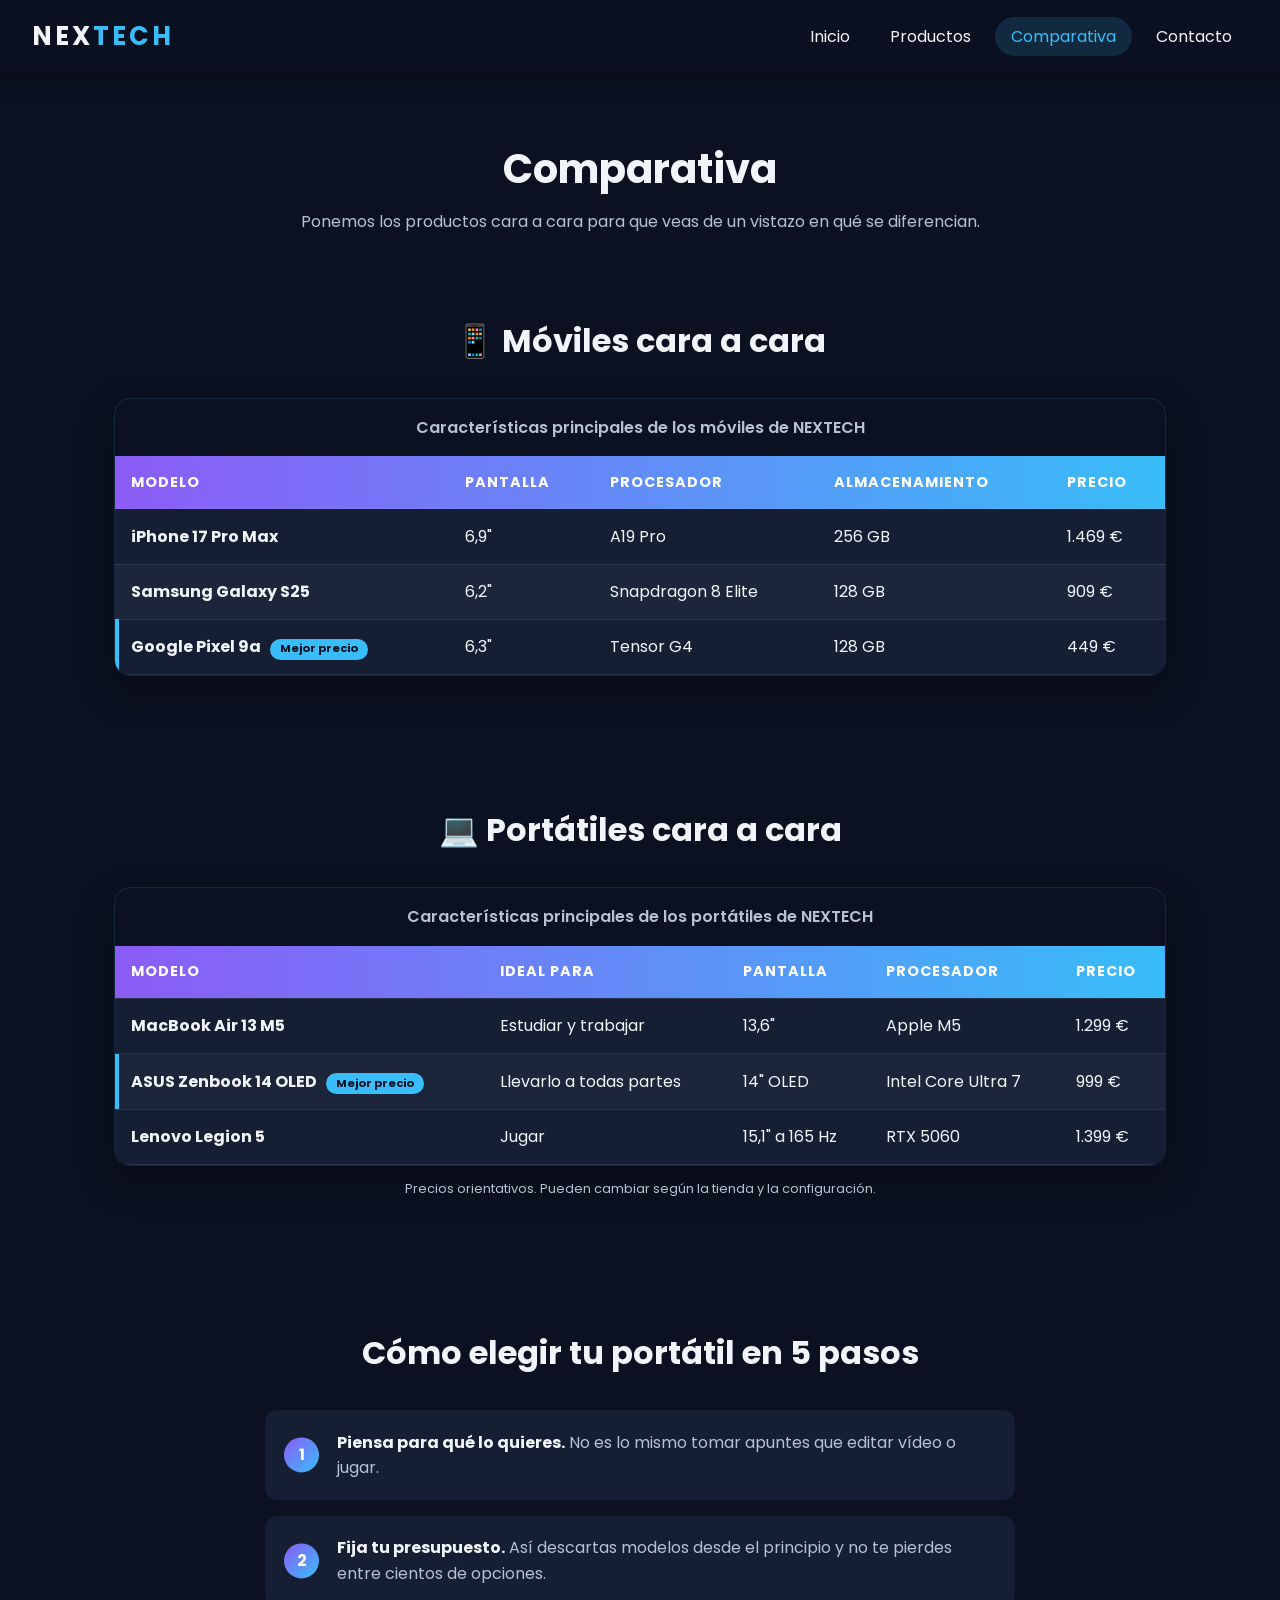
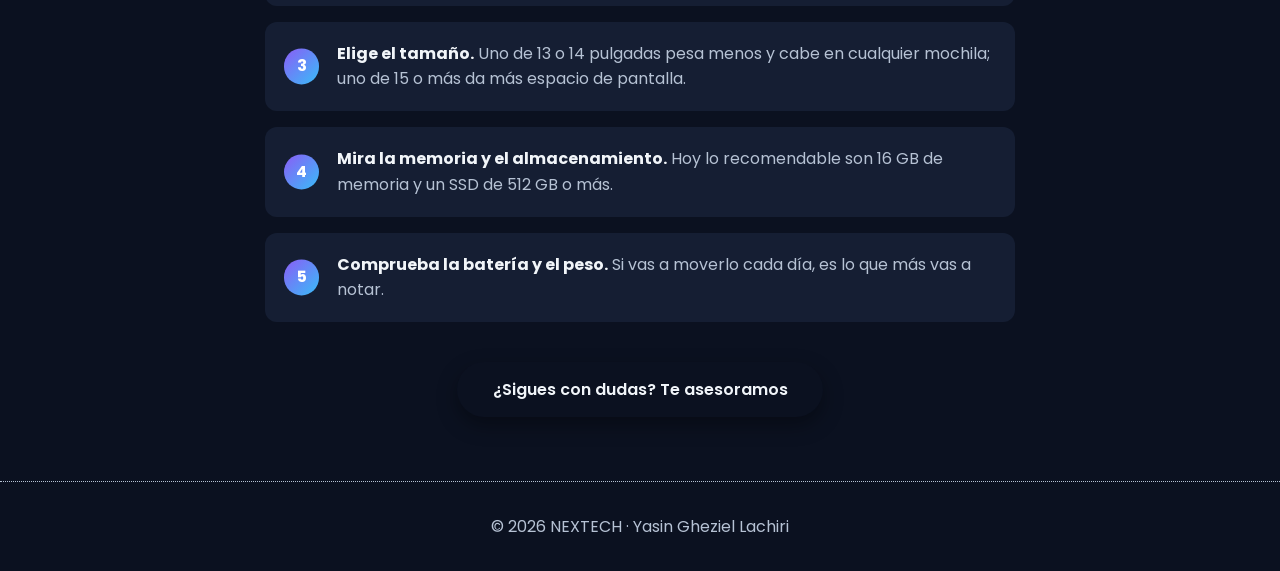
==== comparativa.html @ a6c5eb02 "Add files via upload" ====
<!DOCTYPE html>
<html lang="es">
<head>
  <meta charset="UTF-8">
  <meta name="viewport" content="width=device-width, initial-scale=1.0">
  <title>Comparativa · NEXTECH</title>
  <meta name="description" content="Comparativa de NEXTECH: tablas con las características y precios de móviles y portátiles, y una guía en cinco pasos para elegir bien.">

  <!-- Favicon en SVG: el icono de la pestaña del navegador -->
  <link rel="icon" href="img/favicon.svg" type="image/svg+xml">

  <!-- Fuente de Google Fonts -->
  <link rel="preconnect" href="https://fonts.googleapis.com">
  <link rel="preconnect" href="https://fonts.gstatic.com" crossorigin>
  <link href="https://fonts.googleapis.com/css2?family=Poppins:wght@400;600;700&display=swap" rel="stylesheet">

  <!-- La misma hoja de estilos que el resto de páginas -->
  <link rel="stylesheet" href="estilos.css">
</head>
<body>

  <!-- Cabecera (igual en las 4 páginas). "activo" marca la página en la que estoy -->
  <header class="cabecera">
    <a href="index.html" class="logo">NEX<span>TECH</span></a>
    <nav>
      <ul class="menu">
        <li><a href="index.html">Inicio</a></li>
        <li><a href="productos.html">Productos</a></li>
        <li><a href="comparativa.html" class="activo">Comparativa</a></li>
        <li><a href="contacto.html">Contacto</a></li>
      </ul>
    </nav>
  </header>

  <main>

    <!-- Título de la página -->
    <section class="titulo-pagina">
      <h1>Comparativa</h1>
      <p>Ponemos los productos cara a cara para que veas de un vistazo en qué se diferencian.</p>
    </section>

    <!-- TABLA 1: MÓVILES -->
    <section class="seccion">
      <h2>📱 Móviles cara a cara</h2>

      <!-- El contenedor permite deslizar la tabla en el móvil
           sin que toda la página tenga scroll horizontal -->
      <div class="tabla-contenedor">
        <table class="tabla">
          <!-- caption: el título de la tabla (lo leen también los lectores de pantalla) -->
          <caption>Características principales de los móviles de NEXTECH</caption>

          <!-- thead: la fila de cabecera. scope="col" indica que cada th es el título de su columna -->
          <thead>
            <tr>
              <th scope="col">Modelo</th>
              <th scope="col">Pantalla</th>
              <th scope="col">Procesador</th>
              <th scope="col">Almacenamiento</th>
              <th scope="col">Precio</th>
            </tr>
          </thead>

          <!-- tbody: las filas con los datos. El primer th de cada fila
               (scope="row") es el título de esa fila -->
          <tbody>
            <tr>
              <th scope="row">iPhone 17 Pro Max</th>
              <td>6,9"</td>
              <td>A19 Pro</td>
              <td>256 GB</td>
              <td>1.469 €</td>
            </tr>
            <tr>
              <th scope="row">Samsung Galaxy S25</th>
              <td>6,2"</td>
              <td>Snapdragon 8 Elite</td>
              <td>128 GB</td>
              <td>909 €</td>
            </tr>
            <tr class="destacada">
              <th scope="row">Google Pixel 9a <span class="marca-tabla">Mejor precio</span></th>
              <td>6,3"</td>
              <td>Tensor G4</td>
              <td>128 GB</td>
              <td>449 €</td>
            </tr>
          </tbody>
        </table>
      </div>
    </section>

    <!-- TABLA 2: PORTÁTILES -->
    <section class="seccion">
      <h2>💻 Portátiles cara a cara</h2>

      <div class="tabla-contenedor">
        <table class="tabla">
          <caption>Características principales de los portátiles de NEXTECH</caption>
          <thead>
            <tr>
              <th scope="col">Modelo</th>
              <th scope="col">Ideal para</th>
              <th scope="col">Pantalla</th>
              <th scope="col">Procesador</th>
              <th scope="col">Precio</th>
            </tr>
          </thead>
          <tbody>
            <tr>
              <th scope="row">MacBook Air 13 M5</th>
              <td>Estudiar y trabajar</td>
              <td>13,6"</td>
              <td>Apple M5</td>
              <td>1.299 €</td>
            </tr>
            <tr class="destacada">
              <th scope="row">ASUS Zenbook 14 OLED <span class="marca-tabla">Mejor precio</span></th>
              <td>Llevarlo a todas partes</td>
              <td>14" OLED</td>
              <td>Intel Core Ultra 7</td>
              <td>999 €</td>
            </tr>
            <tr>
              <th scope="row">Lenovo Legion 5</th>
              <td>Jugar</td>
              <td>15,1" a 165 Hz</td>
              <td>RTX 5060</td>
              <td>1.399 €</td>
            </tr>
          </tbody>
        </table>
      </div>
      <p class="nota-tabla">Precios orientativos. Pueden cambiar según la tienda y la configuración.</p>
    </section>

    <!-- LISTA ORDENADA (ol): los pasos tienen un orden, por eso no es una ul -->
    <section class="seccion">
      <h2>Cómo elegir tu portátil en 5 pasos</h2>
      <ol class="pasos">
        <li><strong>Piensa para qué lo quieres.</strong> No es lo mismo tomar apuntes que editar vídeo o jugar.</li>
        <li><strong>Fija tu presupuesto.</strong> Así descartas modelos desde el principio y no te pierdes entre cientos de opciones.</li>
        <li><strong>Elige el tamaño.</strong> Uno de 13 o 14 pulgadas pesa menos y cabe en cualquier mochila; uno de 15 o más da más espacio de pantalla.</li>
        <li><strong>Mira la memoria y el almacenamiento.</strong> Hoy lo recomendable son 16 GB de memoria y un SSD de 512 GB o más.</li>
        <li><strong>Comprueba la batería y el peso.</strong> Si vas a moverlo cada día, es lo que más vas a notar.</li>
      </ol>

      <p class="centrado">
        <a href="contacto.html" class="boton">¿Sigues con dudas? Te asesoramos</a>
      </p>
    </section>

  </main>

  <footer class="pie">
    <p>&copy; 2026 NEXTECH · Yasin Gheziel Lachiri</p>
  </footer>

</body>
</html>
---- estilos.css ----
/* ==========================================================================
   NEXTECH · HOJA DE ESTILOS
   Autor: Yasin Gheziel Lachiri
   Una sola hoja para las cuatro páginas (index, productos, comparativa
   y contacto).

   ÍNDICE
   1. Variables ................ colores y medidas que se repiten
   2. Base ..................... reset, modelo de caja y tipografía
   3. Comunes .................. lo que sale en TODAS las páginas
      3.1 Cabecera y menú
      3.2 Accesibilidad (foco visible y texto para lectores de pantalla)
      3.3 Secciones, botones y utilidades
      3.4 Etiquetas «Nuevo» / «Oferta»
      3.5 Pie de página
   4. Portada (index.html)
      4.1 Hero con gradiente animado
      4.2 Cinta infinita de logotipos
      4.3 Bento grid de destacados
      4.4 Vídeos (propio y de YouTube)
      4.5 Lista de ventajas
   5. Productos (productos.html)
      5.1 Título de página y accesos a categorías
      5.2 Rejilla de tarjetas (Grid)
      5.3 Tarjeta de producto
      5.4 Precios y ofertas
   6. Comparativa (comparativa.html)
      6.1 Tablas
      6.2 Lista ordenada de pasos
   7. Contacto (contacto.html)
      7.1 Distribución (Grid)
      7.2 Campos del formulario
      7.3 Radio, checkbox y botón
      7.4 Datos de contacto (aside)
   8. Animaciones (@keyframes)
   9. Responsive (@media)
   10. Preferencias del usuario (menos movimiento)
   ========================================================================== */


/* ==========================================================================
   1. VARIABLES
   Para qué: guardar en un solo sitio los colores y medidas de la web.
   Si quiero cambiar el azul, lo cambio aquí y cambia en toda la web.
   Se usan con var(--nombre).
   ========================================================================== */
:root {
  --fondo: #0b1120;        /* fondo general de la página (azul casi negro) */
  --tarjeta: #151e33;      /* fondo de tarjetas, tablas y cajas */
  --texto: #f1f5f9;        /* texto principal (blanco roto, buen contraste) */
  --texto-suave: #b6c2d4;  /* texto secundario: descripciones, notas */
  --azul: #38bdf8;         /* color principal: enlaces, precios, detalles */
  --morado: #8b5cf6;       /* color de acento: se mezcla con el azul en los degradados */
  --radio: 16px;           /* redondeo de esquinas de tarjetas y tablas */
}


/* ==========================================================================
   2. BASE
   ========================================================================== */

/* Reset y modelo de caja.
   Para qué: border-box hace que padding y borde se cuenten DENTRO del ancho
   (un width de 300px mide 300px de verdad). Además quito los márgenes que
   el navegador pone por defecto para partir de cero.
   *::before y *::after = también los pseudoelementos. */
*,
*::before,
*::after {
  box-sizing: border-box;
  margin: 0;
  padding: 0;
}

/* Estilo general del documento.
   Para qué: fuente de Google Fonts (Poppins) con alternativas por si no carga,
   colores de fondo y texto, y separación entre líneas para leer mejor. */
body {
  font-family: 'Poppins', system-ui, Arial, sans-serif;
  background-color: var(--fondo);
  color: var(--texto);
  line-height: 1.6;
}


/* ==========================================================================
   3. COMUNES (todas las páginas)
   ========================================================================== */

/* ---------- 3.1 Cabecera y menú ---------- */

/* Barra superior con el logo y el menú.
   Para qué: sticky la deja pegada arriba al hacer scroll; Flexbox coloca
   el logo a la izquierda y el menú a la derecha. */
.cabecera {
  position: sticky;                          /* se queda arriba al bajar */
  top: 0;                                    /* ...pegada al borde superior */
  z-index: 10;                               /* por encima del resto del contenido */
  display: flex;                             /* logo y menú en una fila */
  justify-content: space-between;            /* uno a cada extremo */
  align-items: center;                       /* centrados en vertical */
  flex-wrap: wrap;                           /* si no caben, bajan de línea */
  gap: 1rem;
  padding: 1rem 2rem;
  background-color: rgba(11, 17, 32, 0.92);  /* rgba: fondo casi opaco, deja intuir lo de detrás */
  box-shadow: 0 2px 20px rgba(0, 0, 0, 0.5); /* sombra para separarla del contenido */
}

/* Logo NEXTECH.
   Para qué: quitar el aspecto de enlace (subrayado) y darle peso de marca. */
.logo {
  font-size: 1.6rem;
  font-weight: 700;
  letter-spacing: 3px;                       /* letras más separadas */
  color: var(--texto);
  text-decoration: none;
}

/* Para qué: pintar en azul la parte «TECH» del logo (va dentro de un span). */
.logo span {
  color: var(--azul);
}

/* Lista del menú.
   Para qué: Flexbox pone los enlaces en fila y quito los puntos de la lista. */
.menu {
  display: flex;
  flex-wrap: wrap;
  gap: 0.5rem;
  list-style: none;
}

/* Cada enlace del menú.
   Para qué: darles forma de pastilla y preparar la transición del hover. */
.menu a {
  display: block;                            /* para que el padding ocupe espacio */
  padding: 0.4rem 1rem;
  border-radius: 50px;                       /* forma de pastilla */
  color: var(--texto);
  text-decoration: none;
  transition: background-color 0.3s ease, color 0.3s ease; /* propiedades concretas, nunca all */
}

/* Para qué: al pasar el ratón, la pastilla se rellena de azul. */
.menu a:hover {
  background-color: var(--azul);
  color: var(--fondo);
}

/* Para qué: marcar la página en la que estoy (clase "activo" en el HTML).
   Va DESPUÉS del hover para que, a igual especificidad, gane esta. */
.menu a.activo {
  background-color: rgba(56, 189, 248, 0.15);
  color: var(--azul);
}

/* ---------- 3.2 Accesibilidad ---------- */

/* Foco visible.
   Para qué: al navegar con el teclado (tecla Tab) se dibuja un contorno
   en el enlace que tiene el foco, así se ve dónde estoy. */
a:focus-visible {
  outline: 3px solid var(--azul);
  outline-offset: 3px;                       /* separa el contorno del texto */
}

/* Texto solo para lectores de pantalla («Antes:», «Ahora:» en los precios).
   Para qué: el texto no se ve, pero un lector de pantalla sí lo lee,
   así una persona ciega entiende qué precio es el antiguo y cuál el nuevo. */
.solo-lector {
  position: absolute;
  width: 1px;
  height: 1px;
  overflow: hidden;
  clip-path: inset(50%);                     /* recorta el contenido hasta hacerlo invisible */
  white-space: nowrap;
}

/* ---------- 3.3 Secciones, botones y utilidades ---------- */

/* Contenedor de cada bloque de contenido.
   Para qué: limitar el ancho a 1100px y centrarlo, para que en pantallas
   grandes el contenido no quede estirado de lado a lado. */
.seccion {
  max-width: 1100px;
  margin: 0 auto;                            /* auto a los lados = centrado */
  padding: 4rem 1.5rem;
}

/* Para qué: títulos de sección centrados y con aire debajo. */
.seccion h2 {
  text-align: center;
  font-size: 2rem;
  margin-bottom: 2rem;
}

/* Para qué: convertir un enlace en botón (Ver productos, Te asesoramos...). */
.boton {
  display: inline-block;                     /* acepta padding como una caja */
  padding: 0.9rem 2.2rem;
  border-radius: 50px;
  background-color: var(--fondo);
  color: var(--texto);
  font-weight: 600;
  text-decoration: none;
  box-shadow: 0 8px 20px rgba(0, 0, 0, 0.35);
  transition: transform 0.3s ease, box-shadow 0.3s ease;
}

/* Para qué: al pasar el ratón el botón sube un poco y su sombra crece. */
.boton:hover {
  transform: translateY(-4px);
  box-shadow: 0 12px 28px rgba(0, 0, 0, 0.5);
}

/* Para qué: centrar un bloque (los botones del final de cada sección). */
.centrado {
  text-align: center;
  margin-top: 2.5rem;
}

/* Para qué: al saltar a un ancla (productos.html#moviles), deja 90px
   arriba para que la cabecera sticky no tape el título de la sección. */
section[id] {
  scroll-margin-top: 90px;
}

/* ---------- 3.4 Etiquetas «Nuevo» / «Oferta» ---------- */

/* Para qué: la pastilla que va en la esquina de tarjetas y casillas.
   position: absolute la coloca respecto a su padre, que tiene
   position: relative (.tarjeta y .bento-caja). Sin ese relative,
   se colocaría respecto a la página entera. */
.etiqueta {
  position: absolute;
  top: 14px;                                 /* 14px desde arriba de la tarjeta */
  right: 14px;                               /* 14px desde la derecha */
  padding: 0.2rem 0.8rem;
  border-radius: 50px;
  background: linear-gradient(90deg, var(--morado), var(--azul));
  color: #ffffff;
  font-size: 0.75rem;
  font-weight: 700;
}

/* ---------- 3.5 Pie de página ---------- */

/* Para qué: separar el pie del contenido con un borde punteado (dotted). */
.pie {
  text-align: center;
  padding: 2rem 1rem;
  color: var(--texto-suave);
  border-top: 1px dotted var(--texto-suave);
}

/* Para qué: créditos de imágenes y logotipos, en letra más pequeña. */
.pie-credito {
  margin-top: 0.5rem;
  font-size: 0.8rem;
}


/* ==========================================================================
   4. PORTADA (index.html)
   ========================================================================== */

/* ---------- 4.1 Hero con gradiente animado ---------- */

/* Bloque grande de bienvenida.
   Para qué: un degradado más grande que la caja (200%) que la animación
   «moverFondo» va desplazando, así parece que los colores se mueven. */
.hero {
  text-align: center;
  padding: 6rem 1.5rem;
  background: linear-gradient(120deg, var(--morado), var(--azul), var(--morado));
  background-size: 200% 200%;                /* el doble de grande para poder moverlo */
  animation: moverFondo 8s ease infinite;    /* 1.ª animación @keyframes */
}

/* Para qué: la etiqueta «Novedades 2026» con borde discontinuo (dashed)
   que flota arriba y abajo con la animación «flotar». */
.aviso {
  display: inline-block;
  margin-bottom: 1rem;
  padding: 0.3rem 1rem;
  border: 2px dashed rgba(255, 255, 255, 0.7);
  border-radius: 50px;
  font-size: 0.85rem;
  font-weight: 600;
  animation: flotar 3s ease-in-out infinite; /* 2.ª animación @keyframes */
}

/* Para qué: título principal grande y con líneas juntas. */
.hero h1 {
  font-size: 3rem;
  line-height: 1.2;
  margin-bottom: 1rem;
}

/* Para qué: que el párrafo no tenga líneas larguísimas y quede centrado. */
.hero p {
  max-width: 550px;
  margin: 0 auto 2rem;
}

/* ---------- 4.2 Cinta infinita de logotipos ---------- */

/* Para qué: la «ventana» por la que pasa la cinta. overflow: hidden
   oculta los logos que se salen por los lados. */
.cinta {
  overflow: hidden;
  padding: 1.2rem 0;
  border-bottom: 1px solid var(--tarjeta);
  background-color: rgba(21, 30, 51, 0.6);
}

/* Para qué: la fila de logos que se mueve. Los logos están repetidos dos
   veces en el HTML; la animación «desplazar» la mueve justo la mitad y
   vuelve a empezar, así el bucle no se nota. */
.cinta-pista {
  display: flex;                             /* logos en una sola fila */
  width: max-content;                        /* mide lo que ocupan todos los logos */
  animation: desplazar 20s linear infinite;  /* linear = velocidad constante */
}

/* Para qué: parar la cinta al pasar el ratón por encima. */
.cinta:hover .cinta-pista {
  animation-play-state: paused;
}

/* Para qué: tamaño y separación de cada logo. Uso margin-right y no gap
   para que las dos mitades de la cinta midan exactamente lo mismo. */
.cinta-pista img {
  height: 48px;
  width: auto;
  margin-right: 4rem;
  opacity: 0.75;                             /* un poco apagados de base */
  transition: opacity 0.3s ease, transform 0.3s ease;
}

/* Para qué: el logo bajo el ratón se ilumina y crece. */
.cinta-pista img:hover {
  opacity: 1;
  transform: scale(1.15);
}

/* ---------- 4.3 Bento grid de destacados ---------- */

/* Rejilla de casillas de distintos tamaños.
   Para qué: grid-template-areas «dibuja» el reparto: cada palabra es una
   celda, y las casillas con el mismo nombre se unen en una sola. */
.bento {
  display: grid;
  grid-template-columns: repeat(4, 1fr);     /* 4 columnas iguales */
  grid-template-rows: 200px 200px;           /* 2 filas de 200px */
  gap: 1rem;
  grid-template-areas:
    "grande grande ancha ancha"
    "grande grande peq1  peq2";
}

/* Cada casilla del bento.
   Para qué: Flexbox en columna para empujar el texto abajo; relative para
   que su etiqueta «Nuevo»/«Oferta» se coloque respecto a la casilla. */
.bento-caja {
  position: relative;
  display: flex;
  flex-direction: column;
  justify-content: flex-end;                 /* contenido abajo del todo */
  padding: 1.5rem;
  border-radius: 20px;
  background-color: var(--tarjeta);
  border: 1px solid rgba(56, 189, 248, 0.15);
  overflow: hidden;                          /* nada se sale de las esquinas redondeadas */
  transition: transform 0.3s ease, box-shadow 0.3s ease;
}

/* Para qué: la casilla sube y brilla al pasar el ratón. */
.bento-caja:hover {
  transform: translateY(-6px);
  box-shadow: 0 15px 35px rgba(56, 189, 248, 0.25);
}

/* Para qué: mandar cada casilla a su zona del dibujo con grid-area,
   y dar a cada una su propio degradado. */
.bento-grande {
  grid-area: grande;                         /* casilla 2x2: iPhone 17 Pro Max */
  background: linear-gradient(160deg, #1e1b4b, var(--tarjeta));
}

.bento-ancha {
  grid-area: ancha;                          /* casilla ancha: Ordenadores */
  background: linear-gradient(120deg, #0e7490, var(--azul));
}

.bento-peq1 {
  grid-area: peq1;                           /* casilla pequeña: Gadgets */
}

.bento-peq2 {
  grid-area: peq2;                           /* casilla pequeña: Oferta */
}

/* Para qué: fondo morado para la casilla de la oferta de la semana. */
.bento-oferta {
  background: linear-gradient(140deg, var(--morado), #4c1d95);
}

/* Para qué: la foto ocupa todo el hueco libre de la casilla grande.
   flex: 1 la hace crecer; min-height: 0 le permite encogerse si hace falta. */
.bento-grande img {
  flex: 1;
  min-height: 0;
  width: 100%;
  object-fit: cover;                         /* llena el hueco recortando lo que sobre */
  border-radius: 12px;
  margin-bottom: 1rem;
}

/* Para qué: la línea pequeña encima del título («Móvil estrella», «Gadgets»...). */
.bento-categoria {
  font-size: 0.85rem;
  color: rgba(241, 245, 249, 0.8);
}

/* Para qué: tamaño de los títulos de las casillas (más grande en la grande). */
.bento-caja h3 {
  font-size: 1.3rem;
  line-height: 1.3;
}

.bento-grande h3 {
  font-size: 1.8rem;
}

/* Para qué: precio antiguo y nuevo en fila dentro de la casilla de oferta. */
.bento-precio {
  display: flex;
  align-items: baseline;                     /* alinea los dos precios por la base del texto */
  gap: 0.6rem;
  margin: 0.4rem 0;
  font-weight: 700;
  font-size: 1.3rem;
  color: #ffffff;
}

/* Para qué: precio antiguo más pequeño y con raya roja (<del> ya lo tacha). */
.bento-precio del {
  font-size: 1rem;
  font-weight: 400;
  color: rgba(255, 255, 255, 0.7);
  text-decoration-color: #f87171;
  text-decoration-thickness: 2px;
}

/* Enlaces «Ver móviles →», «Ver gadgets →»...
   Para qué: enlace sin subrayado que se desplaza a la derecha con el ratón. */
.enlace-tarjeta {
  display: inline-block;                     /* necesario para que transform funcione */
  margin-top: 1rem;
  color: var(--azul);
  font-weight: 600;
  text-decoration: none;
  transition: transform 0.3s ease;
}

/* Para qué: en casillas con fondo azul o morado, el enlace va en blanco
   porque el azul no se leería. Va después de .enlace-tarjeta para ganarle. */
.enlace-claro {
  color: #ffffff;
}

/* Para qué: la flecha «→» se mueve 5px a la derecha al pasar el ratón. */
.enlace-tarjeta:hover {
  transform: translateX(5px);
}

/* Para qué: dentro del bento el enlace va más pegado al título. */
.bento-caja .enlace-tarjeta {
  margin-top: 0.5rem;
}

/* ---------- 4.4 Vídeos (propio y de YouTube) ---------- */

/* Para qué: caja con proporción 16:9 para el vídeo propio y el iframe. aspect-ratio calcula
   la altura sola a partir del ancho, así se adapta a móvil y ordenador. */
.video {
  max-width: 900px;
  margin: 0 auto;
  aspect-ratio: 16 / 9;
  border-radius: 20px;
  overflow: hidden;                          /* el iframe respeta las esquinas redondeadas */
  border: 1px solid rgba(56, 189, 248, 0.15);
  box-shadow: 0 15px 35px rgba(56, 189, 248, 0.15);
  background-color: var(--tarjeta);
}

/* Para qué: que el iframe llene toda la caja y sin el borde por defecto. */
.video iframe {
  width: 100%;
  height: 100%;
  border: 0;
}

/* Para qué: que el vídeo propio llene la caja 16:9.
   display: block quita el pequeño hueco que deja debajo un elemento en línea. */
.video video {
  display: block;
  width: 100%;
  height: 100%;
}

/* Para qué: el crédito del vídeo, pequeño y centrado debajo. */
.video-pie {
  margin-top: 0.8rem;
  text-align: center;
  font-size: 0.8rem;
  color: var(--texto-suave);
}

/* ---------- 4.5 Lista de ventajas («¿Por qué NEXTECH?») ---------- */

/* Para qué: lista sin puntos, estrecha y centrada. */
.ventajas {
  max-width: 600px;
  margin: 0 auto;
  list-style: none;
}

/* Para qué: cada ventaja en su caja con una barra azul a la izquierda. */
.ventajas li {
  margin-bottom: 1rem;
  padding: 1rem 1.5rem;
  border-left: 4px solid var(--azul);
  border-radius: 8px;
  background-color: var(--tarjeta);
}


/* ==========================================================================
   5. PRODUCTOS (productos.html)
   ========================================================================== */

/* ---------- 5.1 Título de página y accesos a categorías ---------- */

/* Para qué: cabecera de las páginas interiores (Productos y Comparativa). */
.titulo-pagina {
  text-align: center;
  padding: 4rem 1.5rem 1rem;
}

.titulo-pagina h1 {
  font-size: 2.5rem;
  margin-bottom: 0.5rem;
}

.titulo-pagina p {
  color: var(--texto-suave);
}

/* Botones «Móviles / Ordenadores / Gadgets».
   Para qué: Flexbox los pone en fila y centrados; si no caben, bajan. */
.categorias {
  display: flex;
  justify-content: center;
  flex-wrap: wrap;
  gap: 0.8rem;
  margin-top: 1.5rem;
  list-style: none;
}

/* Para qué: cada acceso es una pastilla con borde azul. */
.categorias a {
  display: block;
  padding: 0.5rem 1.3rem;
  border: 1px solid var(--azul);
  border-radius: 50px;
  color: var(--texto);
  text-decoration: none;
  transition: background-color 0.3s ease, color 0.3s ease;
}

/* Para qué: al pasar el ratón la pastilla se rellena de azul. */
.categorias a:hover {
  background-color: var(--azul);
  color: var(--fondo);
}

/* Para qué: subtítulos dentro de Gadgets («Auriculares», «Relojes»),
   con una barra azul a la izquierda. */
.subtitulo {
  margin: 2.5rem 0 1.2rem;
  padding-left: 0.8rem;
  border-left: 4px solid var(--azul);
  font-size: 1.3rem;
}

/* Para qué: el primer subtítulo, justo después del h2, no necesita tanto
   espacio encima. El signo + significa «el que va justo después de». */
.seccion h2 + .subtitulo {
  margin-top: 0;
}

/* ---------- 5.2 Rejilla de tarjetas (Grid) ---------- */

/* Para qué: colocar las tarjetas en 3 columnas iguales (1fr = una parte
   del espacio). En las @media pasa a 2 y luego a 1 columna. */
.rejilla {
  display: grid;
  grid-template-columns: repeat(3, 1fr);
  gap: 1.5rem;
}

/* ---------- 5.3 Tarjeta de producto ---------- */

/* Caja de cada producto.
   Para qué: position: relative NO mueve la tarjeta, pero sirve de
   referencia para la etiqueta con position: absolute. */
.tarjeta {
  position: relative;
  padding: 2rem 1.5rem;
  border-radius: var(--radio);
  background-color: var(--tarjeta);
  border: 1px solid rgba(56, 189, 248, 0.15);
  text-align: center;
  transition: transform 0.3s ease, box-shadow 0.3s ease;
}

/* Para qué: la tarjeta sube y aparece una sombra azulada con el ratón. */
.tarjeta:hover {
  transform: translateY(-8px);
  box-shadow: 0 15px 35px rgba(56, 189, 248, 0.25);
}

/* Para qué: separación bajo el nombre del producto. */
.tarjeta h3 {
  margin-bottom: 0.5rem;
}

/* Para qué: los párrafos de la tarjeta en gris suave. */
.tarjeta p {
  color: var(--texto-suave);
}

/* Para qué: Flexbox en columna para centrar todo y poder empujar el
   precio al final de la tarjeta (ver .precio). */
.producto {
  display: flex;
  flex-direction: column;
  align-items: center;
}

/* Para qué: tamaño por defecto de una imagen dentro de la tarjeta. */
.producto img {
  height: 160px;
  width: auto;
  margin-bottom: 1rem;
}

/* Para qué: las fotos ocupan todo el ancho y miden todas 200px de alto.
   object-fit: cover recorta la foto para llenar el hueco sin deformarla.
   Este selector (2 clases) es más específico que .producto img y le gana. */
.producto .foto-producto {
  width: 100%;
  height: 200px;
  object-fit: cover;
  border-radius: 10px;
  margin-bottom: 0.3rem;
}

/* Para qué: fotos con fondo blanco (los portátiles). object-fit: contain
   muestra la foto ENTERA, sin recortar, dentro de una caja blanca. */
.producto .foto-contener {
  object-fit: contain;
  background-color: #ffffff;
  padding: 0.8rem;
}

/* Para qué: crédito de una foto debajo de ella, en letra muy pequeña. */
.tarjeta .credito {
  font-size: 0.7rem;
  margin-bottom: 0.8rem;
}

/* Para qué: el texto en mayúsculas sobre el nombre («Para jugar»...). */
.tarjeta .tipo {
  font-size: 0.8rem;
  font-weight: 600;
  text-transform: uppercase;
  letter-spacing: 1px;
  color: var(--azul);
}

/* Para qué: lista de características sin puntos y en gris. */
.caracteristicas {
  list-style: none;
  margin: 0.5rem 0 1rem;
  color: var(--texto-suave);
  font-size: 0.95rem;
}

/* Para qué: una línea discontinua (dashed) entre característica y característica. */
.caracteristicas li {
  padding: 0.3rem 0;
  border-bottom: 1px dashed rgba(182, 194, 212, 0.25);
}

/* ---------- 5.4 Precios y ofertas ---------- */

/* Para qué: margin-top: auto empuja el precio al fondo de la tarjeta,
   así todos los precios quedan a la misma altura aunque el texto varíe. */
.precio {
  margin-top: auto;
  font-size: 1.3rem;
  font-weight: 700;
}

/* Para qué: precio en azul. Hace falta «.tarjeta .precio» (2 clases)
   para ganar a «.tarjeta p», que lo pondría en gris. */
.tarjeta .precio {
  color: var(--azul);
}

/* Para qué: precio antiguo, precio nuevo y descuento en una fila (Flexbox). */
.precio-oferta {
  display: flex;
  flex-wrap: wrap;
  justify-content: center;
  align-items: center;
  gap: 0.6rem;
}

/* Para qué: precio antiguo más pequeño, gris y con raya roja. */
.tarjeta .precio-oferta del {
  font-size: 1rem;
  font-weight: 400;
  color: var(--texto-suave);
  text-decoration-color: #f87171;
  text-decoration-thickness: 2px;
}

/* Para qué: la pastilla con el porcentaje (-18 %, -20 %...). */
.descuento {
  padding: 0.1rem 0.6rem;
  border-radius: 50px;
  background: linear-gradient(90deg, var(--morado), var(--azul));
  color: #ffffff;
  font-size: 0.8rem;
  font-weight: 700;
}


/* ==========================================================================
   6. COMPARATIVA (comparativa.html)
   ========================================================================== */

/* ---------- 6.1 Tablas ---------- */

/* Caja que envuelve cada tabla.
   Para qué: si la tabla no cabe (móvil), se desliza DENTRO de esta caja
   con overflow-x: auto, y la página no tiene scroll horizontal. */
.tabla-contenedor {
  overflow-x: auto;
  border-radius: var(--radio);
  border: 1px solid rgba(56, 189, 248, 0.15);
  box-shadow: 0 15px 35px rgba(0, 0, 0, 0.35);
}

/* Para qué: la tabla ocupa todo el ancho, pero nunca menos de 600px
   (por debajo se desliza). border-collapse une los bordes de las celdas. */
.tabla {
  width: 100%;
  min-width: 600px;
  border-collapse: collapse;
  background-color: var(--tarjeta);
}

/* Para qué: el título de la tabla (<caption>) encima de ella. */
.tabla caption {
  padding: 1rem;
  font-weight: 600;
  color: var(--texto-suave);
  caption-side: top;
}

/* Para qué: espacio dentro de cada celda y una línea fina entre filas. */
.tabla th,
.tabla td {
  padding: 0.9rem 1rem;
  text-align: left;
  border-bottom: 1px solid rgba(182, 194, 212, 0.12);
}

/* Para qué: degradado en la fila de cabecera. Va en el <tr> y no en cada
   <th> para que sea UN degradado de lado a lado, no uno por celda. */
.tabla thead tr {
  background: linear-gradient(90deg, var(--morado), var(--azul));
}

/* Para qué: texto de la cabecera en blanco y mayúsculas. */
.tabla thead th {
  color: #ffffff;
  font-size: 0.9rem;
  text-transform: uppercase;
  letter-spacing: 1px;
}

/* Para qué: filas pares un poco más claras (efecto cebra) para seguir
   cada fila con la vista. nth-child(even) = las filas 2, 4, 6... */
.tabla tbody tr:nth-child(even) {
  background-color: rgba(255, 255, 255, 0.03);
}

/* Para qué: preparar la transición del hover de las filas. */
.tabla tbody tr {
  transition: background-color 0.3s ease;
}

/* Para qué: la fila bajo el ratón se ilumina en azul. */
.tabla tbody tr:hover {
  background-color: rgba(56, 189, 248, 0.1);
}

/* Para qué: marcar la fila recomendada con una barra azul a la izquierda.
   inset dibuja la sombra por dentro, así no se sale de la tabla. */
.tabla .destacada {
  box-shadow: inset 4px 0 0 var(--azul);
}

/* Para qué: la pastilla «Mejor precio» junto al nombre del modelo. */
.marca-tabla {
  display: inline-block;
  margin-left: 0.4rem;
  padding: 0.1rem 0.6rem;
  border-radius: 50px;
  background-color: var(--azul);
  color: var(--fondo);
  font-size: 0.7rem;
  font-weight: 700;
}

/* Para qué: la nota «Precios orientativos» debajo de la tabla. */
.nota-tabla {
  margin-top: 0.8rem;
  text-align: center;
  font-size: 0.8rem;
  color: var(--texto-suave);
}

/* ---------- 6.2 Lista ordenada de pasos (<ol>) ---------- */

/* Para qué: quito los números normales de la lista y creo un contador
   propio llamado «paso» para dibujar los números a mi manera. */
.pasos {
  max-width: 750px;
  margin: 0 auto;
  list-style: none;
  counter-reset: paso;                       /* crea el contador y lo pone a 0 */
}

/* Para qué: cada paso en una caja. Dejo 4.5rem de padding a la izquierda
   para el círculo del número, y relative para colocarlo con absolute. */
.pasos li {
  position: relative;
  margin-bottom: 1rem;
  padding: 1.2rem 1.5rem 1.2rem 4.5rem;
  border-radius: 12px;
  background-color: var(--tarjeta);
  color: var(--texto-suave);
  counter-increment: paso;                   /* cada <li> suma 1 al contador */
}

/* Para qué: la frase en negrita de cada paso, en blanco para que destaque. */
.pasos li strong {
  color: var(--texto);
}

/* Para qué: el número dentro de un círculo con degradado.
   ::before crea un elemento antes del contenido del <li>, y
   content: counter(paso) escribe el valor del contador (1, 2, 3...). */
.pasos li::before {
  content: counter(paso);
  position: absolute;
  left: 1.2rem;
  top: 50%;
  transform: translateY(-50%);               /* lo centra en vertical */
  width: 2.2rem;
  height: 2.2rem;
  display: flex;                             /* centra el número dentro del círculo */
  justify-content: center;
  align-items: center;
  border-radius: 50%;                        /* 50% = círculo */
  background: linear-gradient(135deg, var(--morado), var(--azul));
  color: #ffffff;
  font-weight: 700;
}


/* ==========================================================================
   7. CONTACTO (contacto.html)
   ========================================================================== */

/* ---------- 7.1 Distribución (Grid) ---------- */

/* Para qué: Grid con dos columnas: el formulario ocupa el doble (2fr)
   que los datos de contacto (1fr). En tablet pasa a una sola columna. */
.contacto {
  display: grid;
  grid-template-columns: 2fr 1fr;
  gap: 2rem;
  align-items: start;                        /* cada columna mide lo que su contenido */
  padding-top: 2rem;
}

/* Para qué: las dos cajas (formulario y datos) con el mismo aspecto de tarjeta. */
.formulario-caja,
.datos-contacto {
  padding: 2rem;
  border-radius: var(--radio);
  background-color: var(--tarjeta);
  border: 1px solid rgba(56, 189, 248, 0.15);
}

/* Para qué: títulos de las dos cajas alineados a la izquierda y más pequeños
   que los de sección (aquí no van centrados como en .seccion h2). */
.contacto h2 {
  text-align: left;
  font-size: 1.4rem;
  margin-bottom: 1.5rem;
}

/* Para qué: el formulario es una rejilla de 2 columnas, así nombre y correo,
   presupuesto y producto van de dos en dos. */
.formulario {
  display: grid;
  grid-template-columns: 1fr 1fr;
  gap: 1.2rem;
}

/* Para qué: los elementos con esta clase ocupan las 2 columnas.
   1 / -1 = desde la primera línea de la rejilla hasta la última. */
.campo-ancho {
  grid-column: 1 / -1;
}

/* ---------- 7.2 Campos del formulario ---------- */

/* Para qué: cada campo es su etiqueta encima y el control debajo (Flexbox en columna). */
.campo {
  display: flex;
  flex-direction: column;
  gap: 0.4rem;
}

.campo label {
  font-weight: 600;
  font-size: 0.95rem;
}

/* Para qué: dar a input, select y textarea el estilo oscuro de la web.
   font: inherit hace que usen Poppins (por defecto usan la fuente del sistema). */
.campo input,
.campo select,
.campo textarea {
  width: 100%;
  padding: 0.8rem 1rem;
  border: 1px solid rgba(182, 194, 212, 0.3);
  border-radius: 10px;
  background-color: var(--fondo);
  color: var(--texto);
  font: inherit;
  transition: border-color 0.3s ease, box-shadow 0.3s ease;
}

/* Para qué: que el usuario solo pueda agrandar el textarea en vertical
   (en horizontal rompería la rejilla). */
.campo textarea {
  resize: vertical;
}

/* Para qué: el texto de ejemplo (placeholder) más apagado que lo escrito. */
.campo ::placeholder {
  color: rgba(182, 194, 212, 0.6);
}

/* Foco visible en los campos.
   Para qué: al entrar en un campo (con ratón o con Tab) el borde se pone
   azul y aparece un halo, así siempre se ve dónde se está escribiendo. */
.campo input:focus,
.campo select:focus,
.campo textarea:focus {
  outline: none;                             /* quito el contorno del navegador... */
  border-color: var(--azul);                 /* ...y pongo uno propio, bien visible */
  box-shadow: 0 0 0 3px rgba(56, 189, 248, 0.3);
}

/* ---------- 7.3 Radio, checkbox y botón ---------- */

/* Para qué: el fieldset con borde discontinuo agrupa visualmente los radio. */
.grupo-radio {
  display: flex;                             /* las opciones en fila */
  flex-wrap: wrap;
  gap: 0.6rem 1.5rem;
  padding: 1rem 1.2rem;
  border: 1px dashed rgba(182, 194, 212, 0.4);
  border-radius: 10px;
}

/* Para qué: el título del grupo (legend), con aire a los lados. */
.grupo-radio legend {
  padding: 0 0.5rem;
  font-weight: 600;
  font-size: 0.95rem;
}

/* Para qué: casilla y su texto en la misma línea, centrados. */
.opcion {
  display: flex;
  align-items: center;
  gap: 0.5rem;
}

/* Para qué: radio y checkbox un poco más grandes y con el azul de la web.
   accent-color cambia el color del control nativo del navegador. */
.opcion input {
  width: 1.1rem;
  height: 1.1rem;
  accent-color: var(--azul);
  flex-shrink: 0;                            /* que no se aplaste si el texto es largo */
}

/* Para qué: que se vea en qué radio o checkbox está el foco con el teclado. */
.opcion input:focus-visible {
  outline: 3px solid var(--azul);
  outline-offset: 2px;
}

.opcion label {
  color: var(--texto-suave);
  cursor: pointer;                           /* manita: indica que se puede pulsar */
}

.nota-form {
  font-size: 0.8rem;
  color: var(--texto-suave);
}

/* Para qué: el botón de enviar usa .boton pero con el degradado de la web.
   border: none y font: inherit quitan el estilo por defecto de <button>. */
.boton-enviar {
  justify-self: start;                       /* no se estira a todo el ancho */
  border: none;
  font: inherit;
  font-weight: 600;
  background: linear-gradient(90deg, var(--morado), var(--azul));
  color: #ffffff;
  cursor: pointer;
}

/* Para qué: foco visible también en el botón al llegar con Tab. */
.boton-enviar:focus-visible {
  outline: 3px solid var(--texto);
  outline-offset: 3px;
}

/* ---------- 7.4 Datos de contacto (aside) ---------- */

/* Para qué: lista de datos sin puntos, cada dato separado por una línea punteada. */
.lista-datos {
  list-style: none;
  color: var(--texto-suave);
}

.lista-datos li {
  padding: 0.9rem 0;
  border-bottom: 1px dotted rgba(182, 194, 212, 0.3);
}

/* Para qué: el nombre de cada dato («Correo», «Horario»...) encima, en azul. */
.dato-titulo {
  display: block;
  font-size: 0.8rem;
  font-weight: 600;
  text-transform: uppercase;
  letter-spacing: 1px;
  color: var(--azul);
}

.lista-datos a {
  color: var(--texto);
}

/* Para qué: la caja «¿Qué pasa después?» con fondo degradado suave. */
.aviso-contacto {
  margin-top: 1.5rem;
  padding: 1.2rem;
  border-radius: 12px;
  background: linear-gradient(135deg, rgba(139, 92, 246, 0.2), rgba(56, 189, 248, 0.2));
}

.aviso-contacto h3 {
  font-size: 1.05rem;
  margin-bottom: 0.6rem;
}

.aviso-contacto ol {
  padding-left: 1.2rem;                      /* hueco para los números de la lista */
  color: var(--texto-suave);
  font-size: 0.95rem;
}


/* ==========================================================================
   8. ANIMACIONES (@keyframes)
   Para qué: una @keyframes define los pasos de una animación; luego se
   aplica a un elemento con la propiedad animation.
   Uso @keyframes y no transition porque estas se repiten solas sin parar;
   una transition solo ocurre cuando cambia algo (por ejemplo, un :hover).
   ========================================================================== */

/* Usada en .hero: mueve el degradado de izquierda a derecha y vuelve. */
@keyframes moverFondo {
  0% { background-position: 0% 50%; }
  50% { background-position: 100% 50%; }
  100% { background-position: 0% 50%; }
}

/* Usada en .cinta-pista: mueve la cinta la mitad de su ancho. Justo
   cuando acaba la primera copia de los logos empieza la segunda. */
@keyframes desplazar {
  from { transform: translateX(0); }
  to { transform: translateX(-50%); }
}

/* Usada en .aviso: sube 8px y vuelve a bajar, como si flotara. */
@keyframes flotar {
  0% { transform: translateY(0); }
  50% { transform: translateY(-8px); }
  100% { transform: translateY(0); }
}


/* ==========================================================================
   9. RESPONSIVE (@media)
   Para qué: estas reglas solo se aplican cuando la pantalla mide como
   máximo el ancho indicado, y cambian la colocación de los elementos.
   Van al final para que ganen a las reglas de arriba.
   ========================================================================== */

/* Tablets (hasta 900px) */
@media (max-width: 900px) {

  /* Tarjetas de productos: de 3 a 2 columnas */
  .rejilla {
    grid-template-columns: repeat(2, 1fr);
  }

  /* Bento: 2 columnas; la casilla grande arriba ocupando todo el ancho */
  .bento {
    grid-template-columns: repeat(2, 1fr);
    grid-template-rows: 320px 180px 180px;
    grid-template-areas:
      "grande grande"
      "ancha  ancha"
      "peq1   peq2";
  }

  /* Contacto: formulario arriba y datos de contacto debajo */
  .contacto {
    grid-template-columns: 1fr;
  }
}

/* Móviles (hasta 600px) */
@media (max-width: 600px) {

  /* Cabecera: el menú pasa debajo del logo */
  .cabecera {
    flex-direction: column;
    padding: 1rem;
  }

  /* Enlaces del menú centrados */
  .menu {
    justify-content: center;
  }

  /* Portada con menos relleno y título más pequeño para que quepa */
  .hero {
    padding: 4rem 1rem;
  }

  .hero h1 {
    font-size: 2rem;
  }

  /* Tarjetas de productos: una sola columna */
  .rejilla {
    grid-template-columns: 1fr;
  }

  /* Formulario: un campo debajo de otro y menos relleno en las cajas */
  .formulario {
    grid-template-columns: 1fr;
  }

  .formulario-caja,
  .datos-contacto {
    padding: 1.5rem 1.2rem;
  }

  /* Bento: una columna, cada casilla debajo de la anterior */
  .bento {
    grid-template-columns: 1fr;
    grid-template-rows: 300px 160px 160px 160px;
    grid-template-areas:
      "grande"
      "ancha"
      "peq1"
      "peq2";
  }
}


/* ==========================================================================
   10. PREFERENCIAS DEL USUARIO
   Para qué: si la persona ha activado «reducir movimiento» en su sistema
   (por mareos, migrañas o epilepsia), paro las animaciones que se repiten.
   ========================================================================== */
@media (prefers-reduced-motion: reduce) {
  .hero,
  .aviso,
  .cinta-pista {
    animation: none;
  }
}
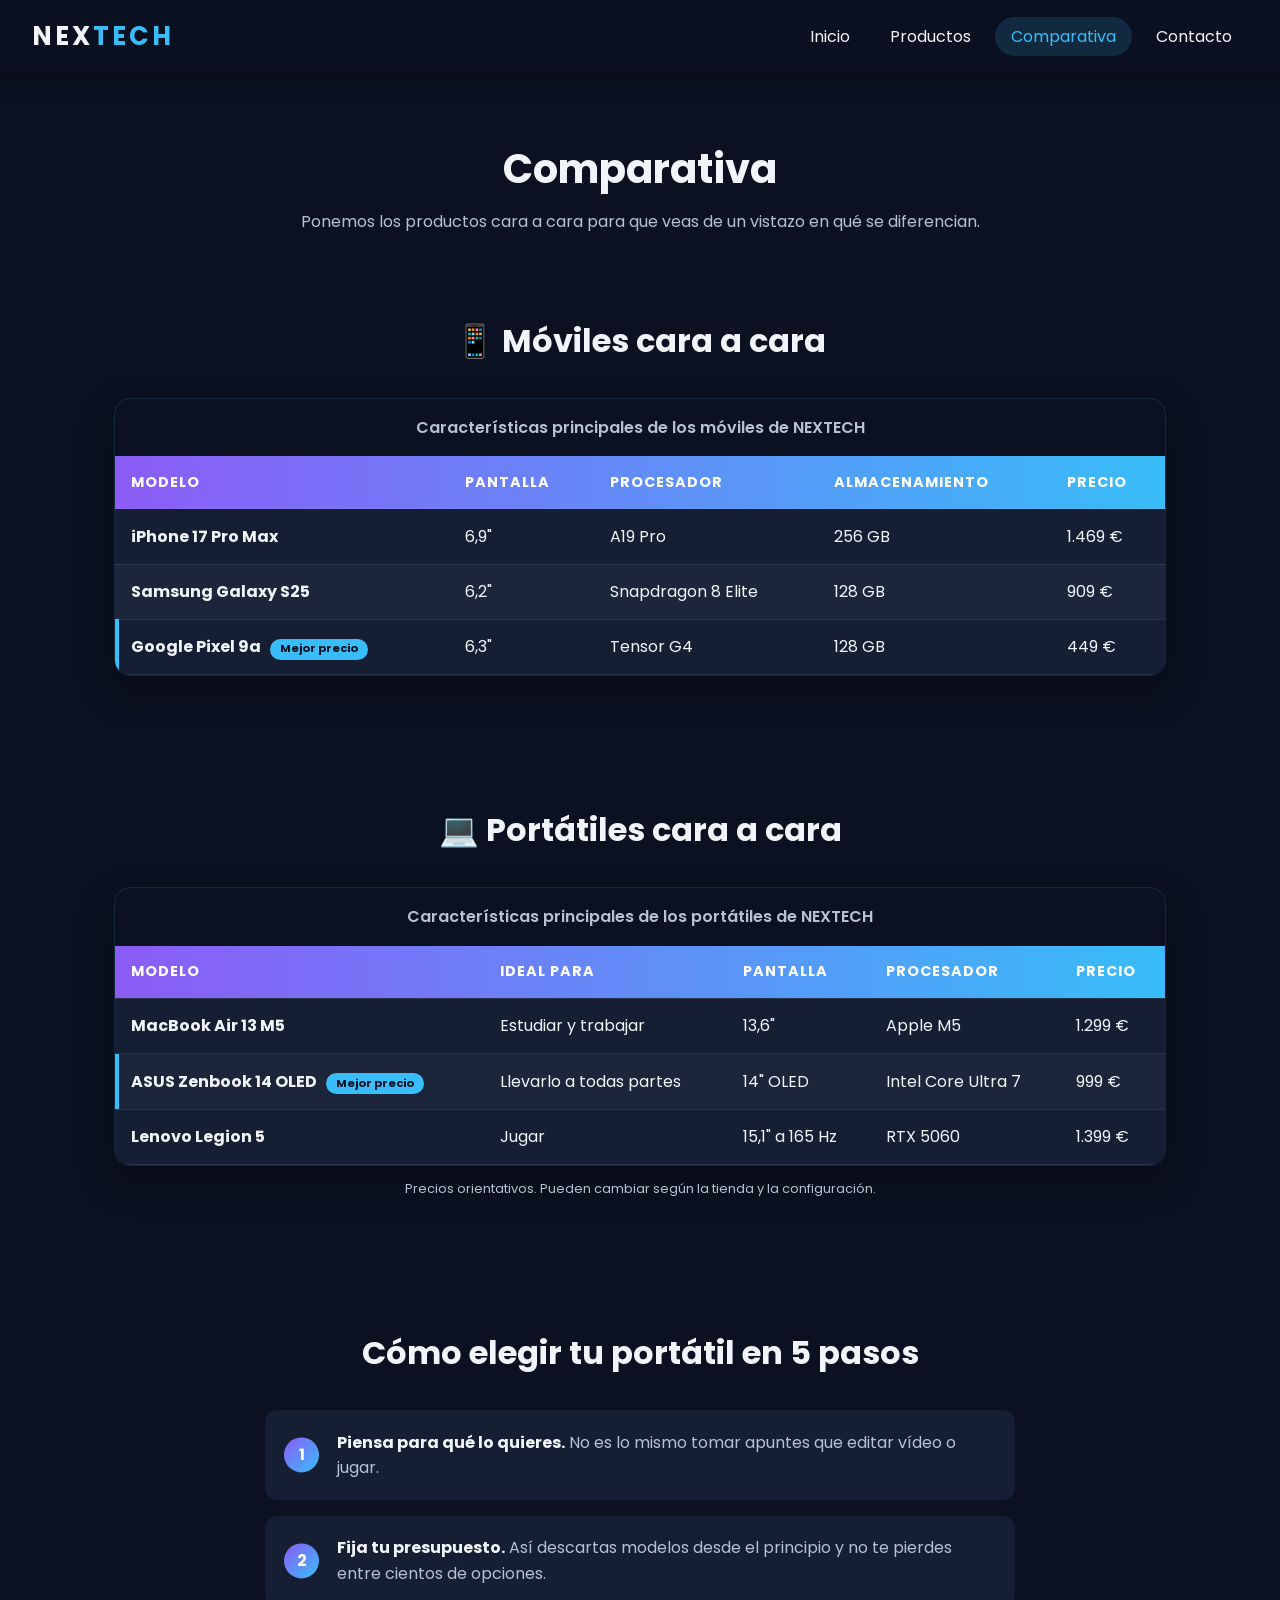
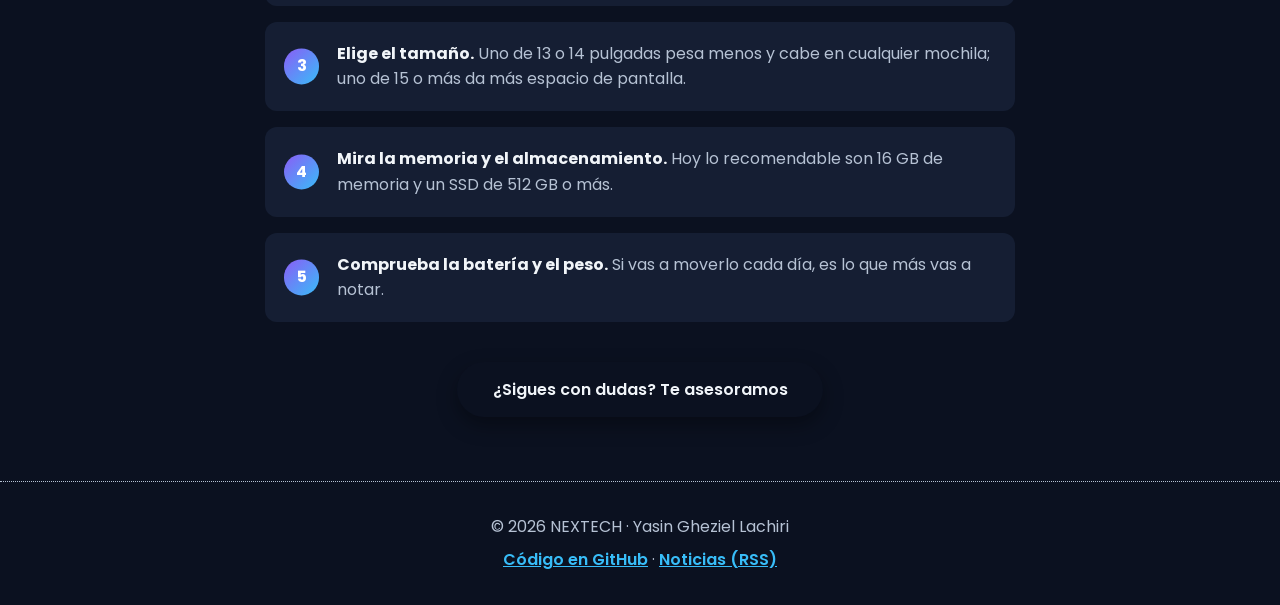
==== commit c9202293: "Añado canal RSS con tres noticias y enlace al repositorio en el pie" ====
--- a/comparativa.html
+++ b/comparativa.html
@@ -8,6 +8,9 @@
 
   <!-- Favicon en SVG: el icono de la pestaña del navegador -->
   <link rel="icon" href="img/favicon.svg" type="image/svg+xml">
+
+  <!-- Canal RSS: los lectores de noticias lo detectan desde aquí -->
+  <link rel="alternate" type="application/rss+xml" title="Noticias de NEXTECH" href="noticias.xml">
 
   <!-- Fuente de Google Fonts -->
   <link rel="preconnect" href="https://fonts.googleapis.com">
@@ -155,6 +158,12 @@
 
   <footer class="pie">
     <p>&copy; 2026 NEXTECH · Yasin Gheziel Lachiri</p>
+    <!-- Enlaces obligatorios del pie: repositorio del proyecto y canal RSS -->
+    <p class="pie-enlaces">
+      <a href="https://github.com/yasinghezhie/NEXTECH" target="_blank" rel="noopener">Código en GitHub</a>
+      ·
+      <a href="noticias.xml">Noticias (RSS)</a>
+    </p>
   </footer>
 
 </body>
--- a/estilos.css
+++ b/estilos.css
@@ -253,6 +253,16 @@
   border-top: 1px dotted var(--texto-suave);
 }
 
+/* Para qué: enlaces al repositorio de GitHub y al canal RSS. */
+.pie-enlaces {
+  margin-top: 0.5rem;
+}
+
+.pie-enlaces a {
+  color: var(--azul);
+  font-weight: 600;
+}
+
 /* Para qué: créditos de imágenes y logotipos, en letra más pequeña. */
 .pie-credito {
   margin-top: 0.5rem;
